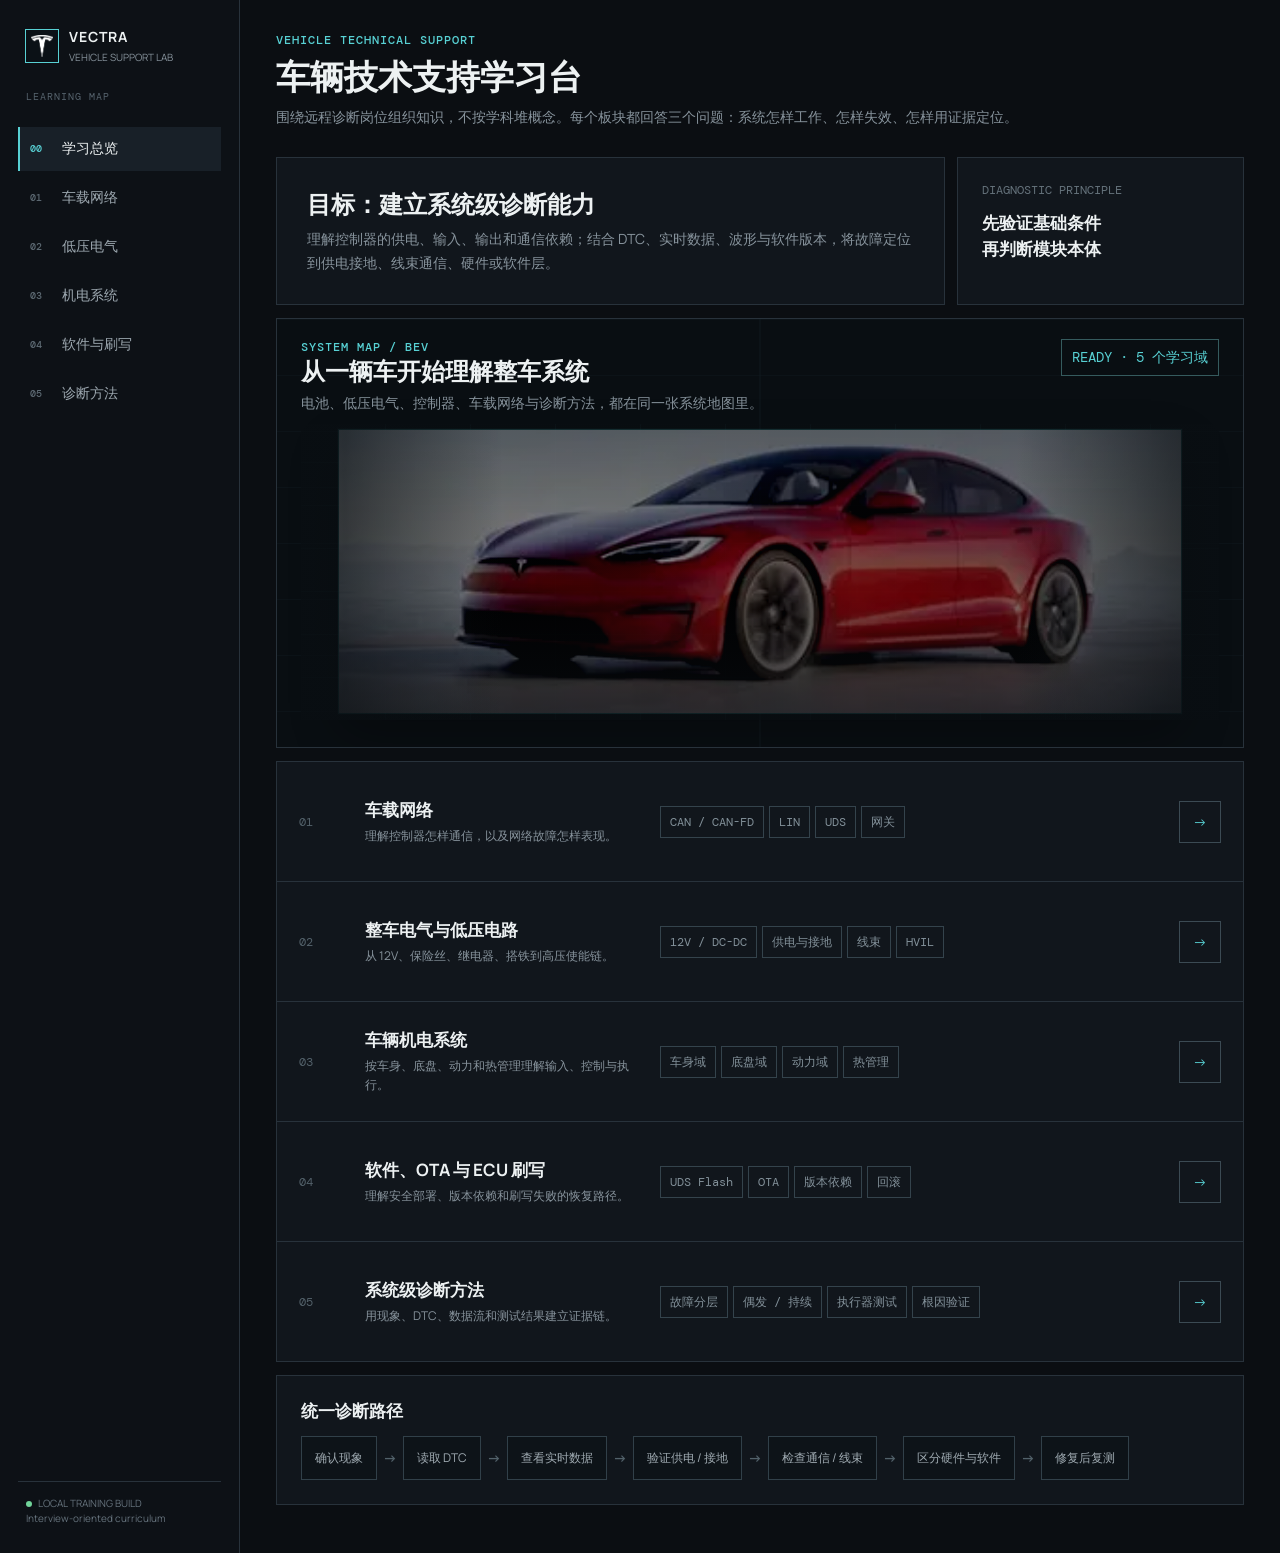
==== index.html @ 34c3a22f "docs: add vehicle technology learning lab documentation" ====
<!doctype html>
<html lang="zh-CN">
  <head>
    <meta charset="UTF-8" />
    <meta name="viewport" content="width=device-width,initial-scale=1" />
    <title>VECTRA · 车辆技术支持学习台</title>
    <link rel="preconnect" href="https://fonts.googleapis.com" />
    <link rel="preconnect" href="https://fonts.gstatic.com" crossorigin />
    <link
      href="https://fonts.googleapis.com/css2?family=DM+Mono:wght@400;500&family=Manrope:wght@400;500;600;700;800&display=swap"
      rel="stylesheet"
    />
    <link rel="stylesheet" href="site.css" />
    <style>
      .intro {
        display: grid;
        grid-template-columns: 1.4fr 0.6fr;
        gap: 12px;
        margin-bottom: 13px;
      }
      .intro-main {
        padding: 22px;
      }
      .intro-main h2 {
        font-size: 19px;
        margin: 0 0 8px;
      }
      .intro-main p {
        color: var(--muted);
        font-size: 11px;
        line-height: 1.6;
        margin: 0;
      }
      .principle {
        padding: 18px;
      }
      .principle small {
        display: block;
        color: #65727b;
        font: 8px "DM Mono";
        margin-bottom: 12px;
      }
      .principle strong {
        display: block;
        font-size: 13px;
        line-height: 1.55;
      }
      .modules {
        border-top: 1px solid var(--line);
      }
      .module {
        display: grid;
        grid-template-columns: 48px minmax(190px, 0.72fr) 1.3fr auto;
        align-items: center;
        gap: 18px;
        padding: 18px 16px;
        border: 1px solid var(--line);
        border-top: 0;
        background: var(--panel);
      }
      .module:hover {
        background: #151c22;
      }
      .module .num {
        color: #53616a;
        font: 10px "DM Mono";
      }
      .module h2 {
        font-size: 14px;
        margin: 0 0 5px;
      }
      .module p {
        font-size: 10px;
        color: var(--muted);
        line-height: 1.5;
        margin: 0;
      }
      .topics {
        display: flex;
        flex-wrap: wrap;
        gap: 5px;
      }
      .module .open {
        width: 31px;
        height: 31px;
        border: 1px solid #3b4a53;
        display: grid;
        place-items: center;
        color: var(--cyan);
      }
      .coverage {
        margin-top: 13px;
        padding: 16px;
      }
      .coverage h2 {
        font-size: 12px;
        margin: 0 0 14px;
      }
      .coverage-flow {
        display: flex;
        align-items: center;
        gap: 6px;
        overflow: auto;
      }
      .coverage-flow span {
        white-space: nowrap;
        border: 1px solid #314049;
        background: #0d1318;
        padding: 8px 9px;
        color: #9faab1;
        font-size: 9px;
      }
      .coverage-flow b {
        color: #52616a;
      }
      .vehicle-overview {
        position: relative;
        min-height: 430px;
        margin-bottom: 13px;
        overflow: hidden;
        border: 1px solid var(--line);
        background: #090e12;
      }
      .vehicle-overview::before {
        position: absolute;
        inset: 0;
        background: linear-gradient(90deg, transparent 49.9%, #1b272d 50%, transparent 50.1%), linear-gradient(#111b20 1px, transparent 1px);
        background-size: 100% 100%, 100% 56px;
        opacity: 0.45;
        content: "";
      }
      .vehicle-overview-head {
        position: relative;
        z-index: 1;
        display: flex;
        align-items: flex-start;
        justify-content: space-between;
        gap: 16px;
        padding: 20px 24px 0;
      }
      .vehicle-overview-head h2 {
        margin: 0 0 5px;
        font-size: 24px;
      }
      .vehicle-overview-head p {
        max-width: 620px;
        margin: 0;
        color: var(--muted);
        font-size: 14px;
      }
      .vehicle-overview-status {
        border: 1px solid #355b5e;
        padding: 8px 10px;
        color: var(--cyan);
        font: 12px "DM Mono";
        white-space: nowrap;
      }
      .vehicle-visual {
        position: relative;
        z-index: 1;
        display: grid;
        place-items: center;
        min-height: 330px;
        padding: 10px 24px 24px;
      }
      .vehicle-visual::before {
        position: absolute;
        inset: 10px 24px 24px;
        background: repeating-linear-gradient(90deg, transparent 0, transparent 84px, rgba(88, 209, 212, 0.08) 85px), repeating-linear-gradient(0deg, transparent 0, transparent 42px, rgba(88, 209, 212, 0.07) 43px);
        pointer-events: none;
        content: "";
      }
      .vehicle-visual::after {
        position: absolute;
        inset: 10px 24px 24px;
        background: linear-gradient(90deg, rgba(9, 14, 18, 0.72), transparent 22%, transparent 78%, rgba(9, 14, 18, 0.76)), linear-gradient(0deg, rgba(9, 14, 18, 0.58), transparent 42%, rgba(9, 14, 18, 0.24));
        pointer-events: none;
        content: "";
      }
      .vehicle-visual svg {
        display: none;
        width: min(760px, 72%);
        height: auto;
        overflow: visible;
      }
      .vehicle-photo {
        display: block;
        width: min(920px, 92%);
        height: 285px;
        object-fit: cover;
        object-position: center 58%;
        filter: brightness(0.58) saturate(0.86) contrast(1.2);
        opacity: 0.88;
        border: 1px solid rgba(88, 209, 212, 0.45);
        box-shadow: 0 0 0 1px rgba(88, 209, 212, 0.08), 0 20px 48px rgba(0, 0, 0, 0.36);
      }
      .vehicle-visual .car-shell { fill: #121c22; stroke: #58d1d4; stroke-width: 2; }
      .vehicle-visual .car-window { fill: #1c3036; stroke: #71868c; stroke-width: 1.5; }
      .vehicle-visual .car-wheel { fill: #090e12; stroke: #edf1f2; stroke-width: 2; }
      .vehicle-visual .car-hub { fill: #58d1d4; }
      .vehicle-visual .car-line { fill: none; stroke: #87969c; stroke-width: 1.4; stroke-dasharray: 5 5; }
      .vehicle-visual .car-label { fill: #edf1f2; font: 500 14px Manrope, "Microsoft YaHei", sans-serif; }
      .vehicle-visual .car-label-sub { fill: #87969c; font: 11px "DM Mono", monospace; }
      .vehicle-visual .car-badge { fill: #58d1d4; font: 500 11px "DM Mono", monospace; }
      @media (max-width: 760px) {
        .intro {
          grid-template-columns: 1fr;
        }
        .module {
          grid-template-columns: 32px 1fr auto;
        }
        .module .topics {
          grid-column: 2/-1;
        }
        .module .open {
          grid-column: 3;
          grid-row: 1;
        }
        .module p {
          display: none;
        }
        .vehicle-overview {
          min-height: 390px;
        }
        .vehicle-overview-head {
          display: block;
          padding: 18px 16px 0;
        }
        .vehicle-overview-status {
          display: inline-block;
          margin-top: 12px;
        }
        .vehicle-visual {
          min-height: 340px;
          padding: 0 6px 18px;
        }
        .vehicle-visual svg {
          width: 145%;
          max-width: none;
        }
        .vehicle-photo {
          width: 112%;
          height: 245px;
          object-position: center 58%;
        }
      }
    </style>
    <link rel="stylesheet" href="readable.css" />
  </head>
  <body class="home-page">
    <div class="shell">
      <aside class="side">
        <div class="brand">
          <div class="brand-mark"><img src="assets/tesla-logo-mark.png" alt="Tesla" /></div>
          <div><strong>VECTRA</strong><small>VEHICLE SUPPORT LAB</small></div>
        </div>
        <div class="side-label">LEARNING MAP</div>
        <nav class="nav">
          <a class="active" href="index.html"><b>00</b><span>学习总览</span></a
          ><a href="network.html"><b>01</b><span>车载网络</span></a
          ><a href="circuits.html"><b>02</b><span>低压电气</span></a
          ><a href="systems.html"><b>03</b><span>机电系统</span></a
          ><a href="software.html"><b>04</b><span>软件与刷写</span></a
          ><a href="diagnosis.html"><b>05</b><span>诊断方法</span></a>
        </nav>
        <div class="side-foot">
          <i></i>LOCAL TRAINING BUILD<br />Interview-oriented curriculum
        </div>
      </aside>
      <main class="main">
        <header class="page-head">
          <div>
            <div class="eyebrow">VEHICLE TECHNICAL SUPPORT</div>
            <h1>车辆技术支持学习台</h1>
            <p>
              围绕远程诊断岗位组织知识，不按学科堆概念。每个板块都回答三个问题：系统怎样工作、怎样失效、怎样用证据定位。
            </p>
          </div>
        </header>
        <section class="intro">
          <div class="panel intro-main">
            <h2>目标：建立系统级诊断能力</h2>
            <p>
              理解控制器的供电、输入、输出和通信依赖；结合
              DTC、实时数据、波形与软件版本，将故障定位到供电接地、线束通信、硬件或软件层。
            </p>
          </div>
          <div class="panel principle">
            <small>DIAGNOSTIC PRINCIPLE</small
            ><strong>先验证基础条件<br />再判断模块本体</strong>
          </div>
        </section>
        <section class="vehicle-overview" aria-labelledby="vehicleOverviewTitle">
          <div class="vehicle-overview-head">
            <div>
              <div class="eyebrow">SYSTEM MAP / BEV</div>
              <h2 id="vehicleOverviewTitle">从一辆车开始理解整车系统</h2>
              <p>电池、低压电气、控制器、车载网络与诊断方法，都在同一张系统地图里。</p>
            </div>
            <span class="vehicle-overview-status">READY · 5 个学习域</span>
          </div>
          <div class="vehicle-visual">
            <img class="vehicle-photo" src="assets/tesla-model-3-reference.png" alt="Tesla Model 3 红色侧前方外观参考图" />
            <svg viewBox="0 0 900 320" role="img" aria-label="纯电动汽车系统总览：电池包、逆变器与电机、12V低压、CAN网关和诊断方法">
              <path class="car-line" d="M150 80 H55 V125 M750 80 H845 V125 M150 245 H55 V205 M750 245 H845 V205" />
              <path class="car-line" d="M390 58 V22 H300 M510 58 V22 H600" />
              <defs><linearGradient id="carPaint" x1="0" y1="0" x2="0" y2="1"><stop offset="0" stop-color="#31434b" /><stop offset="0.48" stop-color="#18262d" /><stop offset="1" stop-color="#0d171d" /></linearGradient><linearGradient id="glass" x1="0" y1="0" x2="0" y2="1"><stop offset="0" stop-color="#38545d" /><stop offset="1" stop-color="#15262d" /></linearGradient></defs>
              <path d="M193 208 L223 140 Q235 111 275 99 L355 74 Q382 66 420 66 H506 Q545 66 576 84 L661 104 Q699 113 718 146 L735 208 Q741 225 724 235 H190 Q177 225 193 208Z" fill="url(#carPaint)" stroke="#58d1d4" stroke-width="2" />
              <path d="M287 104 L359 82 Q383 75 414 75 H451 V133 H264 Q271 114 287 104Z" fill="url(#glass)" stroke="#8ea1a7" stroke-width="1.5" />
              <path d="M463 75 H505 Q537 76 563 91 L627 108 Q647 114 660 133 H463Z" fill="url(#glass)" stroke="#8ea1a7" stroke-width="1.5" />
              <path d="M355 145 H547 Q560 145 560 158 V191 H342 V158 Q342 145 355 145Z" fill="#172931" stroke="#66848a" stroke-width="1.2" />
              <path d="M345 145 V191 M449 145 V191 M555 145 V191" fill="none" stroke="#5d737a" stroke-width="1" opacity=".8" />
              <path d="M211 185 Q226 174 245 175 H268" fill="none" stroke="#edf1f2" stroke-width="3" stroke-linecap="round" />
              <path d="M673 175 H706 Q724 175 734 184" fill="none" stroke="#ff9c5b" stroke-width="3" stroke-linecap="round" />
              <path d="M191 206 H238 M690 206 H737" stroke="#edf1f2" stroke-width="2" stroke-linecap="round" />
              <path d="M278 100 L265 87 M635 103 L650 90" stroke="#58d1d4" stroke-width="3" stroke-linecap="round" />
              <rect x="378" y="154" width="145" height="26" rx="3" fill="#1d383b" stroke="#58d1d4" />
              <text x="450" y="172" text-anchor="middle" class="car-badge">VECTRA BEV</text>
              <circle class="car-wheel" cx="273" cy="225" r="37" /><circle class="car-hub" cx="273" cy="225" r="10" />
              <circle class="car-wheel" cx="660" cy="225" r="37" /><circle class="car-hub" cx="660" cy="225" r="10" />
              <text x="22" y="75" class="car-label">电池包 / BMS</text><text x="22" y="94" class="car-label-sub">高压能量与安全边界</text>
              <text x="678" y="75" class="car-label">逆变器 / 驱动电机</text><text x="678" y="94" class="car-label-sub">动力执行与回收</text>
              <text x="22" y="202" class="car-label">12V 低压电路</text><text x="22" y="221" class="car-label-sub">保险丝 · 继电器 · ECU</text>
              <text x="665" y="202" class="car-label">CAN / 网关</text><text x="665" y="221" class="car-label-sub">报文 · 仲裁 · 故障隔离</text>
              <text x="277" y="18" class="car-label">系统级诊断</text><text x="277" y="37" class="car-label-sub">现象 → 证据 → 根因</text>
              <text x="578" y="18" class="car-label">软件与 OTA</text><text x="578" y="37" class="car-label-sub">UDS · 版本 · 安全部署</text>
            </svg>
          </div>
        </section>
        <section class="modules">
          <a class="module" href="network.html"
            ><span class="num">01</span>
            <div>
              <h2>车载网络</h2>
              <p>理解控制器怎样通信，以及网络故障怎样表现。</p>
            </div>
            <div class="topics">
              <span class="tag">CAN / CAN-FD</span><span class="tag">LIN</span
              ><span class="tag">UDS</span><span class="tag">网关</span>
            </div>
            <span class="open">→</span></a
          ><a class="module" href="circuits.html"
            ><span class="num">02</span>
            <div>
              <h2>整车电气与低压电路</h2>
              <p>从 12V、保险丝、继电器、搭铁到高压使能链。</p>
            </div>
            <div class="topics">
              <span class="tag">12V / DC-DC</span
              ><span class="tag">供电与接地</span><span class="tag">线束</span
              ><span class="tag">HVIL</span>
            </div>
            <span class="open">→</span></a
          ><a class="module" href="systems.html"
            ><span class="num">03</span>
            <div>
              <h2>车辆机电系统</h2>
              <p>按车身、底盘、动力和热管理理解输入、控制与执行。</p>
            </div>
            <div class="topics">
              <span class="tag">车身域</span><span class="tag">底盘域</span
              ><span class="tag">动力域</span><span class="tag">热管理</span>
            </div>
            <span class="open">→</span></a
          ><a class="module" href="software.html"
            ><span class="num">04</span>
            <div>
              <h2>软件、OTA 与 ECU 刷写</h2>
              <p>理解安全部署、版本依赖和刷写失败的恢复路径。</p>
            </div>
            <div class="topics">
              <span class="tag">UDS Flash</span><span class="tag">OTA</span
              ><span class="tag">版本依赖</span><span class="tag">回滚</span>
            </div>
            <span class="open">→</span></a
          ><a class="module" href="diagnosis.html"
            ><span class="num">05</span>
            <div>
              <h2>系统级诊断方法</h2>
              <p>用现象、DTC、数据流和测试结果建立证据链。</p>
            </div>
            <div class="topics">
              <span class="tag">故障分层</span
              ><span class="tag">偶发 / 持续</span
              ><span class="tag">执行器测试</span
              ><span class="tag">根因验证</span>
            </div>
            <span class="open">→</span></a
          >
        </section>
        <section class="panel coverage">
          <h2>统一诊断路径</h2>
          <div class="coverage-flow">
            <span>确认现象</span><b>→</b><span>读取 DTC</span><b>→</b
            ><span>查看实时数据</span><b>→</b><span>验证供电 / 接地</span
            ><b>→</b><span>检查通信 / 线束</span><b>→</b
            ><span>区分硬件与软件</span><b>→</b><span>修复后复测</span>
          </div>
        </section>
      </main>
    </div>
  </body>
</html>
---- site.css ----
:root{--bg:#0b0e12;--panel:#11161c;--line:#28323b;--text:#edf1f2;--muted:#87939c;--cyan:#58d1d4;--orange:#ff9c5b;--red:#ff6969;--green:#71d49a;--yellow:#e6c06b}*{box-sizing:border-box}html{scroll-behavior:smooth}body{margin:0;background:var(--bg);color:var(--text);font:14px Manrope,"Microsoft YaHei",sans-serif;letter-spacing:0}a{color:inherit;text-decoration:none}button,input{font:inherit}.shell{min-height:100vh;display:grid;grid-template-columns:226px 1fr}.side{border-right:1px solid var(--line);background:#0d1116;padding:24px 17px;display:flex;flex-direction:column;gap:25px}.brand{display:flex;align-items:center;gap:10px;padding:0 7px}.brand-mark{width:28px;height:28px;border:1px solid var(--cyan);display:grid;place-items:center;color:var(--cyan);font:500 12px "DM Mono",monospace}.brand strong{font-size:13px;letter-spacing:1px}.brand small{display:block;color:var(--muted);font-size:9px;margin-top:2px}.side-label{color:#57646e;font:9px "DM Mono",monospace;letter-spacing:1.4px;padding:0 8px}.nav{display:grid;gap:4px}.nav a{padding:10px 9px;color:#9da8b0;display:flex;align-items:center;gap:10px;border-left:2px solid transparent;font-size:11px}.nav a:hover,.nav a.active{background:#182028;color:var(--text);border-left-color:var(--cyan)}.nav b{font:500 9px "DM Mono",monospace;color:#5d6a73;width:18px}.nav a.active b{color:var(--cyan)}.side-foot{margin-top:auto;border-top:1px solid var(--line);padding:14px 8px 0;color:#66737d;font-size:9px;line-height:1.55}.side-foot i{display:inline-block;width:6px;height:6px;background:var(--green);border-radius:50%;margin-right:6px}.main{padding:28px 32px 40px;max-width:1440px;width:100%;margin:auto}.page-head{display:flex;align-items:flex-start;justify-content:space-between;gap:24px;margin-bottom:26px}.eyebrow{color:var(--cyan);font:500 10px "DM Mono",monospace;letter-spacing:1.1px}.page-head h1{font-size:28px;margin:7px 0 6px}.page-head p{margin:0;color:var(--muted);font-size:12px;line-height:1.55;max-width:690px}.back{border:1px solid var(--line);padding:8px 10px;color:#a3adb4;font-size:10px;white-space:nowrap}.back:hover{border-color:#49656e;color:var(--text)}.panel{border:1px solid var(--line);background:var(--panel)}.panel-head{min-height:48px;padding:13px 16px;border-bottom:1px solid var(--line);display:flex;align-items:center;justify-content:space-between;gap:12px}.panel-head h2{font-size:12px;margin:0}.panel-head small{font:9px "DM Mono",monospace;color:#64717b}.action{border:1px solid #3b6265;background:#183033;color:#d6ffff;padding:8px 10px;font-size:10px;cursor:pointer}.action.secondary{border-color:var(--line);background:#0d1318;color:#a7b1b8}.action:hover{border-color:var(--cyan)}.tag{display:inline-block;border:1px solid #34434c;color:#829099;padding:4px 6px;font:8px "DM Mono",monospace}.status{font:9px "DM Mono",monospace;color:var(--green)}.mono{font-family:"DM Mono",monospace}.flow-line{display:flex;align-items:center;gap:8px;overflow:auto}.flow-node{min-width:125px;border:1px solid #33414a;background:#0d1419;padding:11px}.flow-node strong{display:block;font-size:11px}.flow-node small{display:block;color:var(--muted);font-size:9px;margin-top:4px;line-height:1.4}.flow-arrow{color:#52616b}.notice{border-left:2px solid var(--yellow);background:#15130e;padding:10px 12px;color:#abb5bb;font-size:10px;line-height:1.55}.tabs{display:flex;gap:4px}.tabs button{border:1px solid var(--line);background:#0d1318;color:var(--muted);padding:7px 9px;font-size:9px;cursor:pointer}.tabs button.active{border-color:#48777a;background:#1a3336;color:#d8ffff}.data-table{width:100%;border-collapse:collapse;font-size:10px}.data-table th{text-align:left;color:#66737d;font:8px "DM Mono",monospace;padding:9px;border-bottom:1px solid var(--line)}.data-table td{padding:10px 9px;border-bottom:1px solid #202931;color:#b7c0c6}.data-table td:first-child{color:var(--cyan);font-family:"DM Mono",monospace}@media(max-width:900px){.shell{grid-template-columns:66px 1fr}.side{padding:20px 9px}.brand>div:last-child,.side-label,.nav span,.side-foot{display:none}.brand{padding:0;justify-content:center}.nav a{justify-content:center;padding:10px 0;border-left:0;border-bottom:2px solid transparent}.nav a.active{border-bottom-color:var(--cyan)}.nav b{width:auto}.main{padding:23px 18px 34px}}@media(max-width:620px){.shell{display:block}.side{position:sticky;top:0;z-index:10;height:auto;display:flex;flex-direction:row;align-items:center;padding:9px 12px;border-right:0;border-bottom:1px solid var(--line);gap:8px}.brand{margin-right:auto}.nav{display:flex}.nav a{padding:8px}.main{padding:20px 13px 30px}.page-head{display:block}.page-head .back{display:inline-block;margin-top:14px}.page-head h1{font-size:23px}.flow-line{align-items:stretch}.flow-node{min-width:140px}}
---- readable.css ----
/* Unified interface standard
   Type: 34 / 24 / 17 / 14 / 12 / 10
   Controls: 42px minimum height
   Panels: 60px headers, 20-24px content padding */

:root {
  --ui-page: 34px;
  --ui-section: 24px;
  --ui-panel: 17px;
  --ui-body: 14px;
  --ui-meta: 12px;
  --ui-micro: 10px;
  --ui-control: 42px;
  --ui-panel-head: 60px;
  --ui-pad: 22px;
  --ui-gap: 16px;
}

/* Shared Tesla mark treatment across every page. */
.brand-mark {
  display: grid;
  place-items: center;
  width: 34px;
  height: 34px;
  border: 1px solid var(--cyan);
  overflow: hidden;
  background: #0b1116;
  flex: 0 0 34px;
}
.brand-mark img {
  display: block;
  width: 22px;
  height: 25px;
  object-fit: contain;
  filter: brightness(1.7) contrast(1.15);
}
@media (max-width: 900px) {
  .brand-mark { width: 32px; height: 32px; flex-basis: 32px; }
  .brand-mark img { width: 20px; height: 23px; }
}

body {
  font-size: var(--ui-body) !important;
  line-height: 1.6;
}

body * {
  font-size: inherit !important;
}

h2 {
  font-size: var(--ui-section) !important;
  line-height: 1.3;
}

h3 {
  font-size: var(--ui-panel) !important;
  line-height: 1.4;
}

.main,
main {
  width: 100%;
  max-width: 1560px !important;
  padding: 32px 36px 48px !important;
}

.page-head,
.topbar {
  gap: 24px;
  margin-bottom: 28px !important;
}

.page-head h1,
.topbar h1,
.can-page .topbar h1 {
  margin: 8px 0 8px !important;
  font-size: var(--ui-page) !important;
  line-height: 1.2;
  letter-spacing: 0 !important;
}

.page-head p,
.topbar p,
.topbar .lede {
  max-width: 760px;
  margin: 0;
  color: var(--muted);
  font-size: var(--ui-body) !important;
  line-height: 1.7 !important;
}

.eyebrow {
  font-size: var(--ui-meta) !important;
  letter-spacing: 1px !important;
}

/* Shared navigation */
.shell {
  grid-template-columns: 240px minmax(0, 1fr);
}

.side,
.sidebar {
  padding: 26px 18px !important;
  gap: 24px !important;
}

.brand strong {
  font-size: var(--ui-body) !important;
  letter-spacing: 1px !important;
}

.brand small,
.brand span,
.side-foot,
.sidebar-foot {
  font-size: var(--ui-micro) !important;
  line-height: 1.55 !important;
}

.side-label,
.nav-label,
.sidebar > .label {
  font-size: var(--ui-micro) !important;
  letter-spacing: 1px !important;
}

.nav,
.can-site-nav,
.global-nav {
  gap: 5px !important;
}

.nav a,
.can-site-nav a,
.global-nav a,
nav button {
  min-height: 44px;
  padding: 11px 10px !important;
  font-size: var(--ui-body) !important;
  line-height: 1.35;
}

.nav b,
.can-site-nav b,
.global-nav b {
  width: 22px !important;
  font-size: var(--ui-micro) !important;
}

/* Shared panels and controls */
.panel {
  border-color: var(--line);
}

.panel-head {
  min-height: var(--ui-panel-head) !important;
  padding: 16px 20px !important;
  gap: 14px !important;
}

.panel-head h2 {
  margin: 0;
  font-size: var(--ui-panel) !important;
  line-height: 1.35;
}

.panel-head small {
  font-size: var(--ui-meta) !important;
  line-height: 1.4;
}

.action,
.back,
.controls button,
.faults button,
.tabs button,
.segmented button,
.domain-controls button,
.scenario-switch button,
.scenario-tabs button,
.flash-controls button,
.lab-controls button,
.id-tools button,
.start-arb,
.transport button {
  min-height: var(--ui-control) !important;
  padding: 10px 13px !important;
  font-size: var(--ui-meta) !important;
  line-height: 1.35;
}

.icon-btn,
.module .open {
  width: var(--ui-control) !important;
  height: var(--ui-control) !important;
}

.tag,
.chip,
.status,
.live,
.pill,
.domain-tag,
.priority-mark,
.lab-badge,
.truth-badge {
  font-size: var(--ui-meta) !important;
  line-height: 1.35;
}

.tag,
.chip,
.lab-badge,
.truth-badge {
  padding: 7px 9px !important;
}

.notice,
.caption,
.arch-note,
.technical-correction,
.scenario-callout,
.service-explain,
.flash-caption,
.architecture-note {
  font-size: var(--ui-meta) !important;
  line-height: 1.65 !important;
}

.data-table,
table {
  font-size: var(--ui-meta) !important;
}

.data-table th,
table th {
  padding: 12px 11px !important;
  font-size: var(--ui-micro) !important;
}

.data-table td,
table td {
  padding: 13px 11px !important;
}

/* Home */
.home-page .intro-main {
  padding: 30px !important;
}

.home-page .intro-main h2 {
  font-size: var(--ui-section) !important;
}

.home-page .intro-main p {
  font-size: var(--ui-body) !important;
  line-height: 1.7 !important;
}

.home-page .principle {
  padding: 24px !important;
}

.home-page .principle small {
  font-size: var(--ui-meta) !important;
}

.home-page .principle strong {
  font-size: var(--ui-panel) !important;
}

.home-page .module {
  min-height: 120px;
  padding: 24px 22px !important;
}

.home-page .module h2 {
  font-size: var(--ui-panel) !important;
}

.home-page .module p {
  font-size: var(--ui-meta) !important;
  line-height: 1.6 !important;
}

.home-page .module .num,
.home-page .coverage-flow span {
  font-size: var(--ui-meta) !important;
}

.home-page .coverage {
  padding: 24px !important;
}

.home-page .coverage h2 {
  font-size: var(--ui-panel) !important;
}

.home-page .coverage-flow span {
  padding: 11px 13px !important;
}

.can-entry {
  display: grid;
  grid-template-columns: minmax(0, 1.3fr) minmax(320px, 0.7fr);
  margin-bottom: var(--ui-gap);
  overflow: hidden;
}

.can-entry-main,
.can-entry-visual {
  padding: 30px !important;
}

.can-entry-main h2 {
  margin: 10px 0;
  font-size: var(--ui-section) !important;
}

.can-entry-main p {
  max-width: 760px;
  margin: 0 0 18px;
  color: var(--muted);
  font-size: var(--ui-body) !important;
  line-height: 1.7;
}

.can-entry-visual {
  display: flex;
  flex-direction: column;
  justify-content: center;
  border-left: 1px solid var(--line);
  background: #090e12;
}

.can-wire {
  position: relative;
  height: 115px;
}

.can-wire::before,
.can-wire::after {
  position: absolute;
  right: 0;
  left: 0;
  height: 3px;
  content: "";
}

.can-wire::before { top: 30px; background: var(--cyan); }
.can-wire::after { top: 76px; background: var(--orange); }
.can-wire span { position: absolute; font: var(--ui-meta) "DM Mono"; }
.can-wire .h { top: 4px; color: var(--cyan); }
.can-wire .l { top: 86px; color: var(--orange); }
.can-wire i { position: absolute; top: 26px; width: 11px; height: 11px; border: 2px solid var(--cyan); background: #090e12; }
.can-wire i:nth-of-type(1) { left: 18%; }
.can-wire i:nth-of-type(2) { left: 49%; }
.can-wire i:nth-of-type(3) { left: 80%; }
.can-entry-visual strong { font-size: var(--ui-panel) !important; }
.can-entry-visual small { margin-top: 7px; color: var(--muted); font-size: var(--ui-meta) !important; }

/* Network and UDS */
.network-page .grid { grid-template-columns: 1fr; }
.network-page .grid > section:nth-child(2) { display: none; }
.network-actions { padding: 18px 20px !important; }
.network-actions p { font-size: var(--ui-body) !important; }
.network-map { height: 430px !important; }
.lin-stage { height: 400px !important; }
.domain-tabs button { min-height: 76px !important; padding: 16px !important; }
.domain-tabs b { font-size: var(--ui-panel) !important; }
.domain-tabs small { font-size: var(--ui-meta) !important; }
.fault-bar { padding: 17px 20px !important; }
.fault-bar > span { font-size: var(--ui-body) !important; }
.result > div { padding: 20px !important; }
.result small { font-size: var(--ui-meta) !important; }
.result strong { font-size: var(--ui-panel) !important; }

.uds-lab { margin-top: var(--ui-gap); }
.uds-layer-intro { display: grid; grid-template-columns: 1fr 62px 1fr; align-items: stretch; padding: 24px; }
.layer-card { padding: 20px; border: 1px solid #314049; background: #0d1419; }
.layer-card small { display: block; color: var(--cyan); font: var(--ui-meta) "DM Mono"; }
.layer-card h3 { margin: 9px 0 7px; font-size: var(--ui-panel) !important; }
.layer-card p { margin: 0; color: var(--muted); font-size: var(--ui-body) !important; line-height: 1.65; }
.layer-arrow { display: grid; place-items: center; color: #5d6b74; font-size: var(--ui-section); }
.diagnostic-frame { margin: 0 24px 24px; padding: 20px; border: 1px solid #2d3941; background: #090e12; }
.diagnostic-frame h3 { margin: 0 0 15px; font-size: var(--ui-panel) !important; }
.frame-parts { display: grid; grid-template-columns: 170px 95px repeat(3, minmax(90px, 1fr)); gap: 7px; }
.frame-part { min-height: 94px; padding: 13px; border: 1px solid #334149; background: #111920; }
.frame-part small { display: block; color: #697780; font: var(--ui-micro) "DM Mono"; }
.frame-part strong { display: block; margin: 10px 0 4px; font: 500 var(--ui-panel) "DM Mono"; }
.frame-part span { color: var(--muted); font-size: var(--ui-meta) !important; line-height: 1.45; }
.frame-part.can-id { border-color: #4b777a; background: #172b2e; }
.frame-part.service { border-color: #b77a44; background: #2a2018; }
.frame-brace { display: grid; grid-template-columns: 170px 1fr; gap: 7px; margin-top: 8px; }
.frame-brace div { padding: 8px 10px; border-top: 2px solid; text-align: center; font-size: var(--ui-meta) !important; }
.frame-brace .can { border-color: var(--cyan); color: var(--cyan); }
.frame-brace .uds { border-color: var(--orange); color: var(--orange); }
.envelope-note { display: grid; grid-template-columns: 1fr 1fr; gap: 8px; margin-top: 15px; }
.envelope-note div { padding: 10px 12px; border-left: 2px solid; color: #b4bdc2; font-size: var(--ui-body) !important; line-height: 1.55; }
.envelope-note .address { border-color: var(--cyan); }
.envelope-note .business { border-color: var(--orange); }
.uds-detail-grid { display: grid; grid-template-columns: 0.8fr 1.2fr; border-top: 1px solid var(--line); }
.uds-services, .flash-demo { padding: var(--ui-pad); }
.uds-services { border-right: 1px solid var(--line); }
.uds-services h3, .flash-demo h3 { margin: 0 0 14px; font-size: var(--ui-panel) !important; }
.service-list { display: grid; grid-template-columns: 1fr 1fr; gap: 8px; }
.service-item { min-height: 74px; padding: 13px; border: 1px solid #2d3941; background: #0d1318; color: var(--text); text-align: left; cursor: pointer; }
.service-item:hover, .service-item.active { border-color: #47777a; background: #183034; }
.service-item code { display: block; color: var(--cyan); font: var(--ui-meta) "DM Mono"; }
.service-item strong { display: block; margin-top: 7px; font-size: var(--ui-body) !important; }
.flash-track { display: grid; grid-template-columns: repeat(7, 1fr); gap: 6px; }
.flash-step { min-height: 118px; padding: 12px; border: 1px solid #2d3941; background: #0d1318; opacity: 0.45; }
.flash-step.active, .flash-step.done { opacity: 1; }
.flash-step.active { border-color: var(--cyan); background: #173034; }
.flash-step.done { border-color: #365447; }
.flash-step b { color: var(--cyan); font: var(--ui-meta) "DM Mono"; }
.flash-step strong { display: block; margin: 10px 0 5px; font-size: var(--ui-meta) !important; }
.flash-step span { color: var(--muted); font-size: var(--ui-micro) !important; line-height: 1.45; }

/* CAN laboratory */
.can-page .metrics,
.can-page .workspace,
.can-page .bottom-grid,
.can-page #canQuick { display: none; }
.can-page .story-lab { margin-top: 0; }
.can-page .can-site-nav { display: grid; gap: 5px; }
.can-page .can-site-nav a { display: flex; align-items: center; gap: 10px; border-left: 2px solid transparent; color: #9da8b0; }
.can-page .can-site-nav a:hover,
.can-page .can-site-nav a.active { border-left-color: var(--cyan); background: #182028; color: var(--text); }
.can-page .can-site-nav a.active b { color: var(--cyan); }
.can-page .story-head,
.can-page .academy-head,
.can-page .frame-head { padding: 22px 24px !important; }
.can-page .story-head h2,
.can-page .academy-head h2,
.can-page .frame-head h2 { font-size: var(--ui-section) !important; }
.can-page .story-head p,
.can-page .academy-head p,
.can-page .frame-head p { font-size: var(--ui-body) !important; line-height: 1.65 !important; }
.can-page .story-module,
.can-page .academy-block { padding: 24px !important; }
.can-page .story-title h3,
.can-page .block-title h3 { font-size: var(--ui-panel) !important; }
.can-page .story-title small,
.can-page .block-title p { font-size: var(--ui-meta) !important; line-height: 1.5 !important; }
.can-page .story-stage { height: 450px !important; }
.can-page .network-stage { height: 400px !important; }
.can-page .caption-main { font-size: var(--ui-body) !important; }
.can-page .caption-main b { font-size: var(--ui-micro) !important; }
.can-page .caption-data span { padding: 8px 10px !important; font-size: var(--ui-meta) !important; }
.can-page .number-strip small { font-size: var(--ui-micro) !important; }
.can-page .number-strip strong,
.can-page .binary-bits span { font-size: var(--ui-body) !important; }
.can-page .binary-bits span { height: 36px !important; }
.can-page .bit-indices span,
.can-page .bit-scale span,
.can-page .bit-row label,
.can-page .priority-row label,
.can-page .full-field em,
.can-page .frame-sequence,
.can-page .frame-flow,
.can-page .frame-flow span,
.can-page .frame-inspector .field-type,
.can-page .binary-range,
.can-page .binary-range span { font-size: var(--ui-micro) !important; }
.can-page .bit,
.can-page .priority-bit,
.can-page .frame-field strong,
.can-page .frame-field small { font-size: var(--ui-micro) !important; }
.can-page .frame-note,
.can-page .priority-caption,
.can-page .scenario-callout,
.can-page .technical-correction,
.can-page .stuffing-note { font-size: var(--ui-meta) !important; line-height: 1.6 !important; }
.can-page .can-matrix { font-size: var(--ui-meta) !important; }
.can-page .can-matrix th { padding: 12px 10px !important; font-size: var(--ui-micro) !important; }
.can-page .can-matrix td { padding: 13px 10px !important; }
.can-page .matrix-note { font-size: var(--ui-meta) !important; line-height: 1.6 !important; }
.can-page .full-field { height: 98px !important; padding: 12px 9px !important; }
.can-page .full-field strong { font-size: var(--ui-meta) !important; }
.can-page .full-field small { font-size: var(--ui-micro) !important; }
.can-page .frame-viewer,
.can-page .frame-inspector { padding: 24px !important; }
.can-page .frame-inspector h3 { font-size: var(--ui-section) !important; }
.can-page .frame-inspector p,
.can-page .field-facts div { font-size: var(--ui-meta) !important; line-height: 1.6 !important; }

/* Circuit pages */
.circuits-page .topbar h1 { font-size: var(--ui-page) !important; }
.circuits-page .system-card h3,
.circuits-page .detail h2,
.circuits-page .detail h3 { font-size: var(--ui-panel) !important; }
.circuits-page .system-card p,
.circuits-page .detail .desc,
.circuits-page .detail-section,
.circuits-page .io-list div,
.circuits-page .diagnosis,
.circuits-page .steps div,
.circuits-page .arch-note { font-size: var(--ui-meta) !important; line-height: 1.65 !important; }
.circuits-page .component strong { font-size: var(--ui-body) !important; }
.circuits-page .component small,
.circuits-page .component .tag,
.circuits-page .schematic-label,
.circuits-page .detail-type { font-size: var(--ui-micro) !important; }
.circuits-page .part-nav button { min-height: 50px !important; font-size: var(--ui-meta) !important; }

/* Systems */
.system-directory .system-nav { grid-template-columns: repeat(4, minmax(180px, 1fr)) !important; gap: 9px !important; }
.system-directory .system-nav button { min-height: 76px !important; }
.system-directory .system-nav button > span,
.system-directory .system-nav small { display: block !important; }
.system-directory .nav-icon { width: 36px !important; height: 36px !important; }
.systems-page .system-stage { height: 560px !important; }
.systems-page .logic-body { padding: var(--ui-pad) !important; }
.systems-page .logic-step { min-height: 126px; padding: 17px !important; }
.systems-page .logic-step b { font-size: var(--ui-meta) !important; }
.systems-page .logic-step strong { font-size: var(--ui-panel) !important; }
.systems-page .logic-step span { font-size: var(--ui-meta) !important; line-height: 1.6 !important; }

/* Software */
.software-page .deploy-stage { height: 540px !important; }
.software-page .deploy-side,
.software-page .dependency-body { padding: var(--ui-pad) !important; }
.software-page .stage-name { font-size: var(--ui-section) !important; }
.software-page .stage-desc { font-size: var(--ui-body) !important; line-height: 1.7 !important; }
.software-page .prechecks { gap: 11px !important; }
.software-page .prechecks div,
.software-page .prechecks b { font-size: var(--ui-meta) !important; }
.software-page .failure { min-height: 156px; padding: 20px !important; }
.software-page .failure small { font-size: var(--ui-micro) !important; }
.software-page .failure h3 { font-size: var(--ui-panel) !important; }
.software-page .failure p { font-size: var(--ui-meta) !important; line-height: 1.65 !important; }
.software-page .version { min-width: 190px !important; min-height: 70px; padding: 16px !important; }
.software-page .version strong { font-size: var(--ui-body) !important; }
.software-page .version span { font-size: var(--ui-meta) !important; }

/* Diagnosis */
.diagnosis-page .case-tabs button { min-height: 90px !important; padding: 20px !important; }
.diagnosis-page .case-tabs b { font-size: var(--ui-panel) !important; }
.diagnosis-page .case-tabs small { font-size: var(--ui-meta) !important; line-height: 1.55 !important; }
.diagnosis-page .investigation,
.diagnosis-page .method-body { padding: 26px !important; }
.diagnosis-page .investigation .step-code { font-size: var(--ui-meta) !important; }
.diagnosis-page .investigation h2 { font-size: var(--ui-section) !important; }
.diagnosis-page .investigation p { font-size: var(--ui-body) !important; line-height: 1.7 !important; }
.diagnosis-page .evidence { gap: 12px !important; padding-top: 18px !important; }
.diagnosis-page .evidence div,
.diagnosis-page .evidence b { font-size: var(--ui-meta) !important; }
.diagnosis-page .conclusion { padding: 16px !important; }
.diagnosis-page .conclusion small { font-size: var(--ui-meta) !important; }
.diagnosis-page .conclusion strong { font-size: var(--ui-panel) !important; }
.diagnosis-page .method-flow { gap: 9px !important; }
.diagnosis-page .method-step { min-height: 132px !important; padding: 18px !important; }
.diagnosis-page .method-step b { font-size: var(--ui-meta) !important; }
.diagnosis-page .method-step strong { font-size: var(--ui-panel) !important; }
.diagnosis-page .method-step span { font-size: var(--ui-meta) !important; line-height: 1.6 !important; }
.diagnosis-page .dtc-strip { gap: 11px !important; margin-top: 18px !important; }
.diagnosis-page .dtc-state,
.diagnosis-page .gateway-point,
.diagnosis-page .architecture-node { padding: 20px !important; }
.diagnosis-page .dtc-state strong,
.diagnosis-page .gateway-point b,
.diagnosis-page .architecture-node strong { font-size: var(--ui-panel) !important; }
.diagnosis-page .dtc-state p,
.diagnosis-page .gateway-point p,
.diagnosis-page .architecture-node span { font-size: var(--ui-meta) !important; line-height: 1.65 !important; }
.diagnosis-page .domain-caption span { font-size: var(--ui-body) !important; }

@media (max-width: 900px) {
  .shell { grid-template-columns: 72px minmax(0, 1fr); }
  .main, main { padding: 28px 22px 40px !important; }
  .uds-layer-intro { grid-template-columns: 1fr; }
  .layer-arrow { height: 45px; transform: rotate(90deg); }
  .uds-detail-grid { grid-template-columns: 1fr; }
  .uds-services { border-right: 0; border-bottom: 1px solid var(--line); }
  .flash-track { grid-template-columns: repeat(4, 1fr); }
}

@media (max-width: 720px) {
  :root { --ui-page: 28px; }
  .shell { display: block; }
  .side,
  .sidebar { position: sticky; top: 0; z-index: 20; height: auto; padding: 10px 12px !important; flex-direction: row; align-items: center; border-right: 0; border-bottom: 1px solid var(--line); gap: 8px !important; }
  .brand { margin-right: auto; padding: 0 !important; }
  .brand > div:last-child,
  .side-label,
  .nav-label,
  .nav span,
  .global-nav span,
  .can-site-nav span,
  .side-foot,
  .sidebar-foot { display: none !important; }
  .nav,
  .global-nav,
  .can-page .can-site-nav { display: flex; margin-left: auto; gap: 2px !important; }
  .nav a,
  .global-nav a,
  .can-site-nav a { min-width: 38px; min-height: 40px; justify-content: center; padding: 8px !important; border-left: 0 !important; border-bottom: 2px solid transparent; }
  .nav a.active,
  .global-nav a.active,
  .can-site-nav a.active { border-bottom-color: var(--cyan) !important; }
  .nav b,
  .global-nav b,
  .can-site-nav b { width: auto !important; }
  .main, main { padding: 22px 14px 34px !important; }
  .page-head, .topbar { display: block; margin-bottom: 22px !important; }
  .page-head .back, .top-actions { display: inline-flex; margin-top: 15px; }
  .panel-head { min-height: 58px !important; padding: 14px 16px !important; }
  .can-entry { grid-template-columns: 1fr; }
  .can-entry-main, .can-entry-visual { padding: 22px !important; }
  .can-entry-visual { border-top: 1px solid var(--line); border-left: 0; }
  .network-map { height: 520px !important; }
  .lin-stage { height: 460px !important; }
  .uds-layer-intro { padding: 15px; }
  .diagnostic-frame { margin: 0 15px 15px; padding: 15px; }
  .frame-parts { grid-template-columns: 1fr 1fr; }
  .frame-part.can-id { grid-column: 1 / -1; }
  .frame-brace, .envelope-note { grid-template-columns: 1fr; }
  .service-list { grid-template-columns: 1fr; }
  .flash-track { grid-template-columns: 1fr 1fr; }
  .uds-services, .flash-demo { padding: 17px; }
  .can-page .story-head,
  .can-page .academy-head,
  .can-page .frame-head { align-items: flex-start; flex-direction: column; padding: 20px 16px !important; }
  .can-page .story-module,
  .can-page .academy-block { padding: 20px 16px !important; }
  .can-page .story-stage { height: 480px !important; }
  .can-page .network-stage { height: 440px !important; }
  .can-page .frame-viewer,
  .can-page .frame-inspector { padding: 17px !important; }
  .system-directory .system-nav { grid-template-columns: repeat(2, minmax(145px, 1fr)) !important; }
  .systems-page .system-stage { height: 670px !important; }
  .software-page .deploy-stage { height: 620px !important; }
  .diagnosis-page .investigation { padding: 20px !important; }
  .diagnosis-page .method-body { padding: 18px !important; }
  .diagnosis-page .method-flow { grid-template-columns: 1fr !important; }
  .diagnosis-page .method-step { min-height: 0 !important; }
}

@media (max-width: 430px) {
  .nav a,
  .global-nav a,
  .can-site-nav a { min-width: 34px; padding: 7px 6px !important; }
  .panel-head { align-items: flex-start; flex-direction: column; }
  .flash-track { grid-template-columns: 1fr; }
}
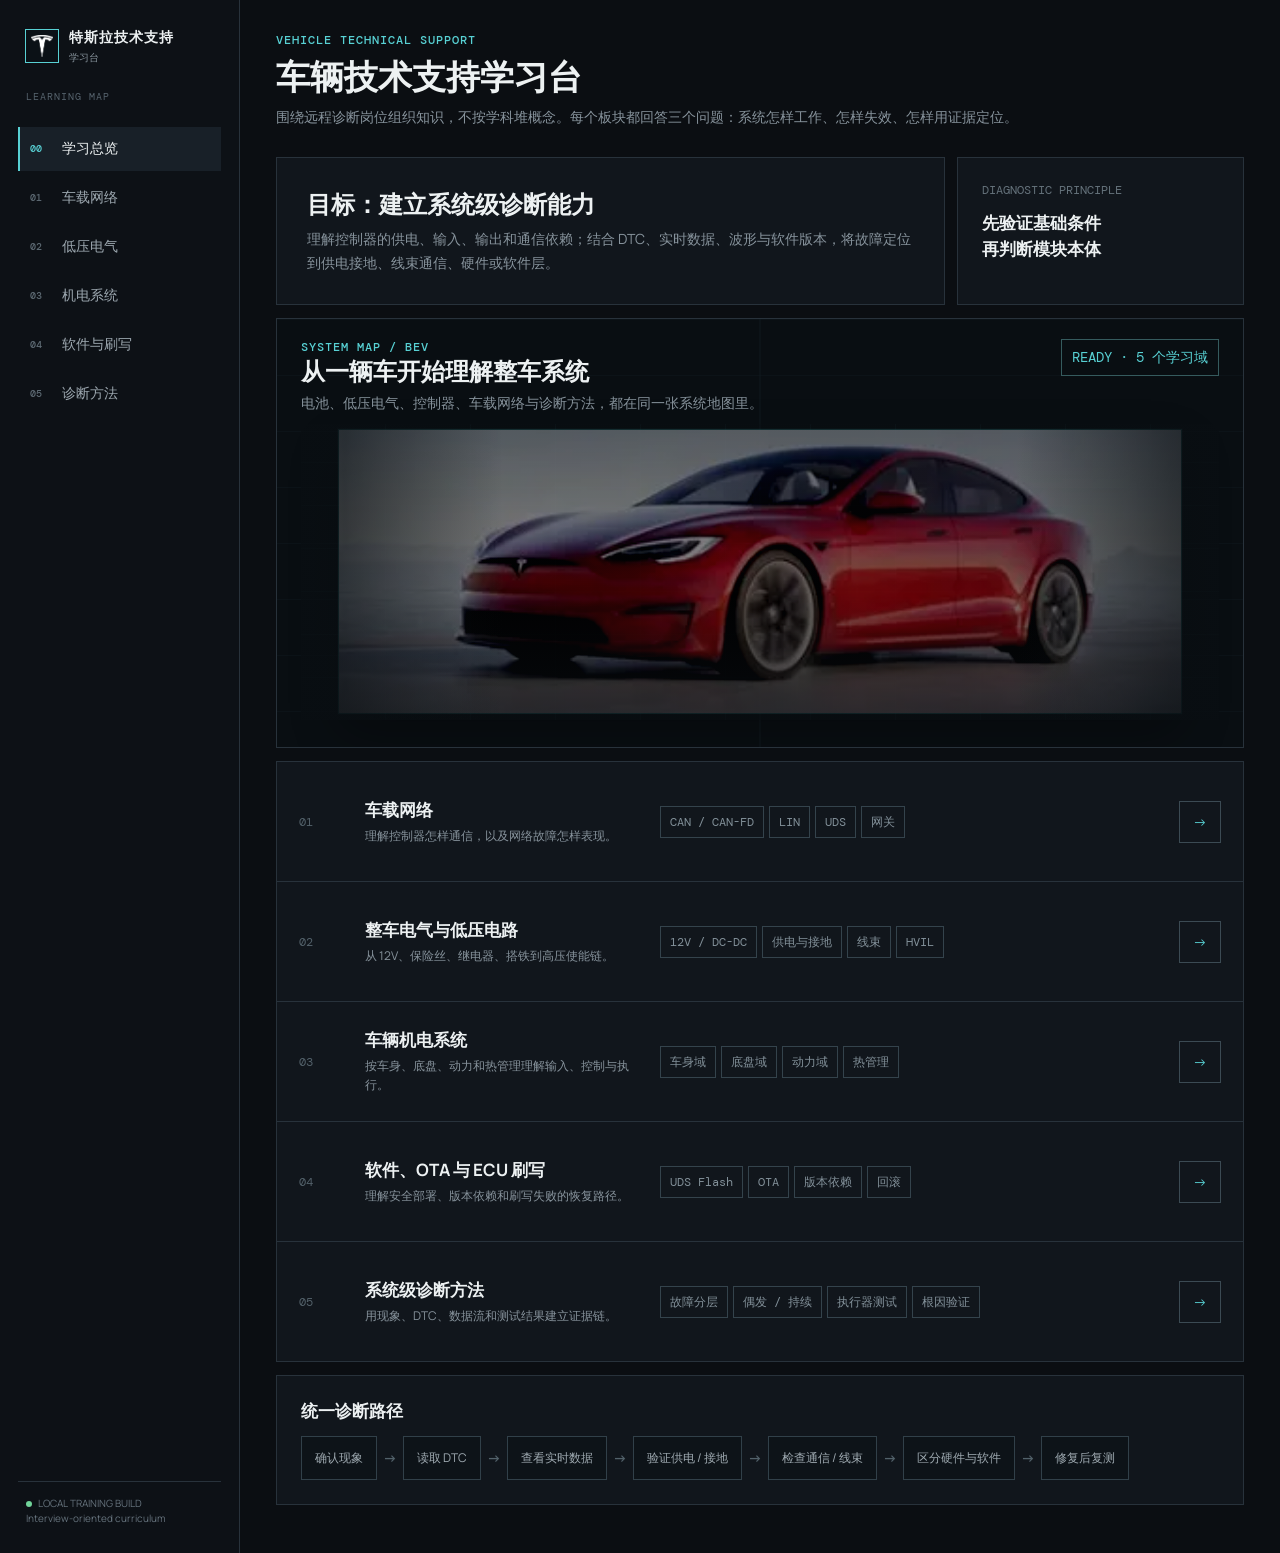
==== commit d39c9f2e: "rebrand: rename learning lab" ====
--- a/index.html
+++ b/index.html
@@ -3,7 +3,7 @@
   <head>
     <meta charset="UTF-8" />
     <meta name="viewport" content="width=device-width,initial-scale=1" />
-    <title>VECTRA · 车辆技术支持学习台</title>
+    <title>特斯拉技术支持学习台</title>
     <link rel="preconnect" href="https://fonts.googleapis.com" />
     <link rel="preconnect" href="https://fonts.gstatic.com" crossorigin />
     <link
@@ -252,7 +252,7 @@
       <aside class="side">
         <div class="brand">
           <div class="brand-mark"><img src="assets/tesla-logo-mark.png" alt="Tesla" /></div>
-          <div><strong>VECTRA</strong><small>VEHICLE SUPPORT LAB</small></div>
+          <div><strong>特斯拉技术支持</strong><small>学习台</small></div>
         </div>
         <div class="side-label">LEARNING MAP</div>
         <nav class="nav">
@@ -315,7 +315,7 @@
               <path d="M191 206 H238 M690 206 H737" stroke="#edf1f2" stroke-width="2" stroke-linecap="round" />
               <path d="M278 100 L265 87 M635 103 L650 90" stroke="#58d1d4" stroke-width="3" stroke-linecap="round" />
               <rect x="378" y="154" width="145" height="26" rx="3" fill="#1d383b" stroke="#58d1d4" />
-              <text x="450" y="172" text-anchor="middle" class="car-badge">VECTRA BEV</text>
+              <text x="450" y="172" text-anchor="middle" class="car-badge">TESLA BEV</text>
               <circle class="car-wheel" cx="273" cy="225" r="37" /><circle class="car-hub" cx="273" cy="225" r="10" />
               <circle class="car-wheel" cx="660" cy="225" r="37" /><circle class="car-hub" cx="660" cy="225" r="10" />
               <text x="22" y="75" class="car-label">电池包 / BMS</text><text x="22" y="94" class="car-label-sub">高压能量与安全边界</text>
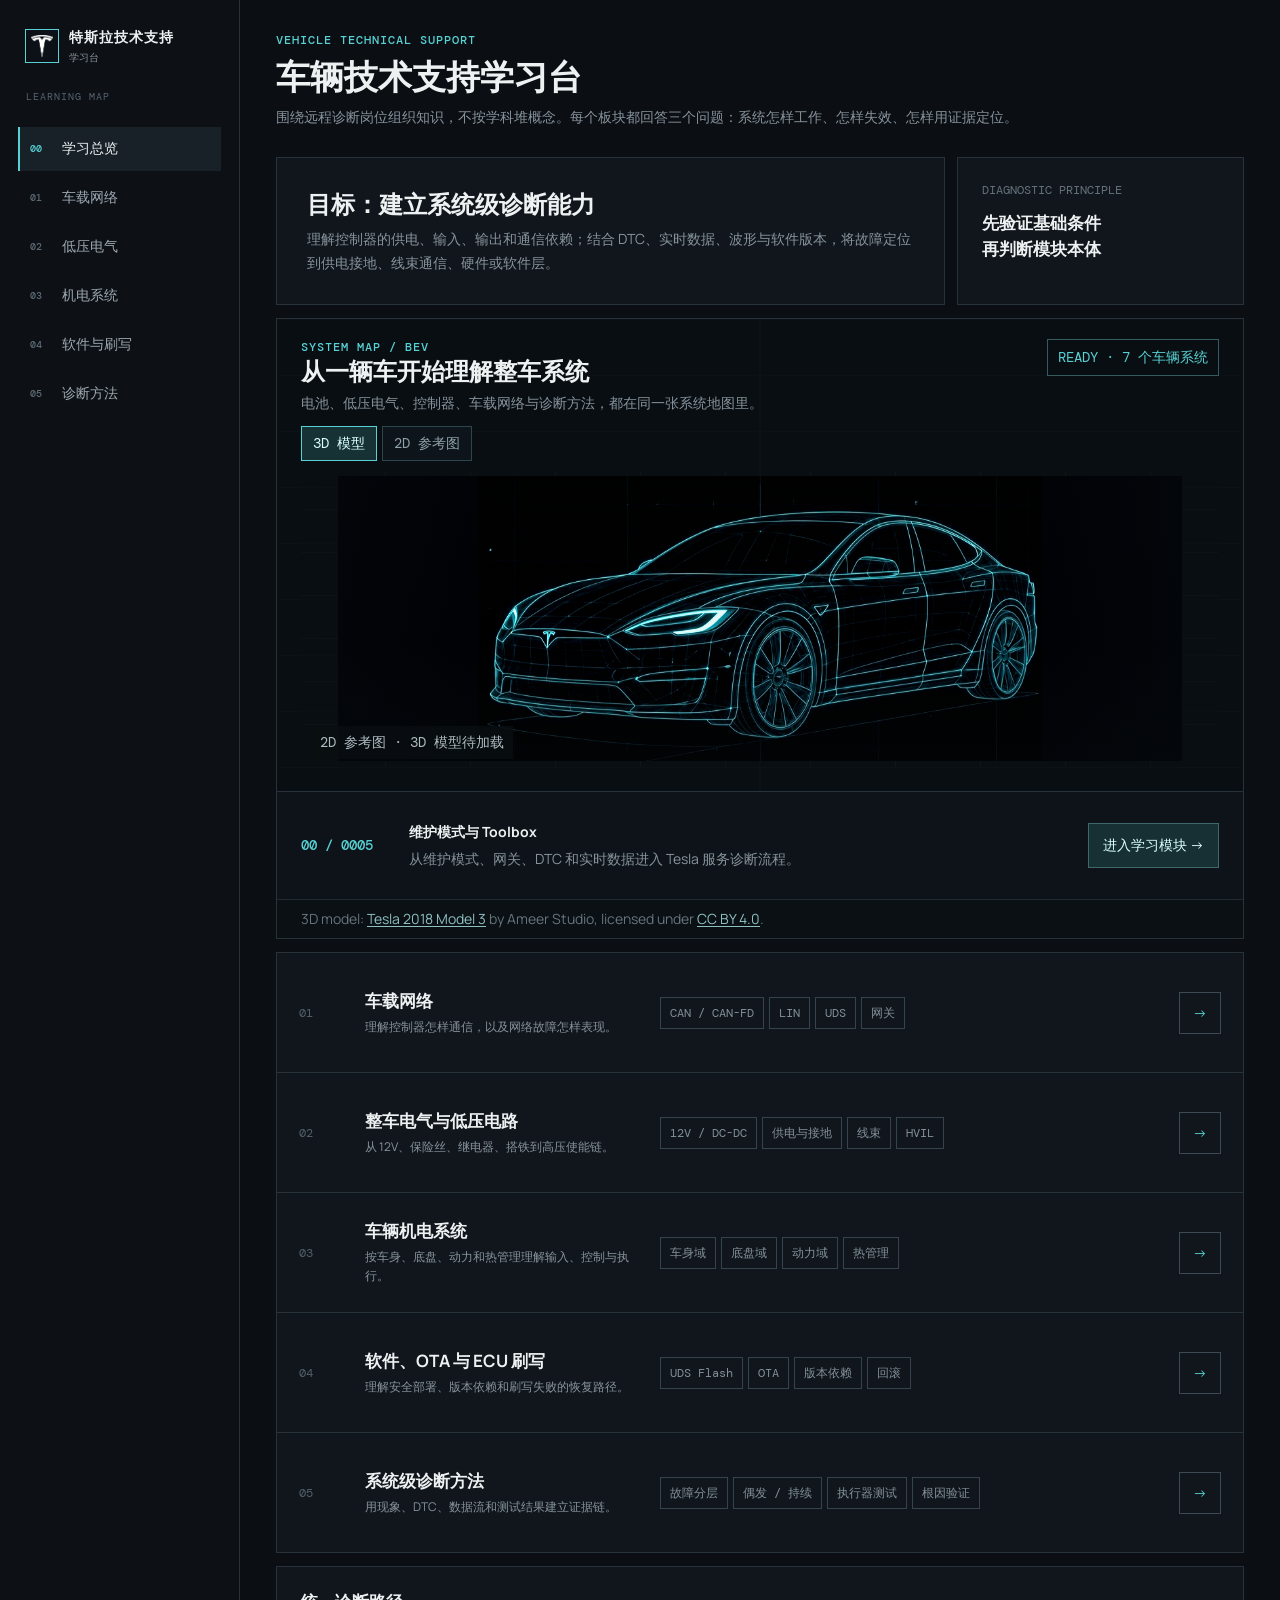
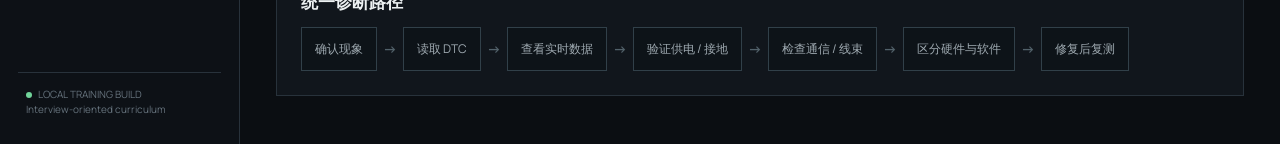
==== commit e957c2f2: "feat: add local Tesla 3D model experience" ====
--- a/index.html
+++ b/index.html
@@ -3,6 +3,7 @@
   <head>
     <meta charset="UTF-8" />
     <meta name="viewport" content="width=device-width,initial-scale=1" />
+    <link rel="icon" type="image/png" href="assets/tesla-logo-mark.png" />
     <title>特斯拉技术支持学习台</title>
     <link rel="preconnect" href="https://fonts.googleapis.com" />
     <link rel="preconnect" href="https://fonts.gstatic.com" crossorigin />
@@ -126,7 +127,7 @@
         inset: 0;
         background: linear-gradient(90deg, transparent 49.9%, #1b272d 50%, transparent 50.1%), linear-gradient(#111b20 1px, transparent 1px);
         background-size: 100% 100%, 100% 56px;
-        opacity: 0.45;
+        opacity: 0.28;
         content: "";
       }
       .vehicle-overview-head {
@@ -163,17 +164,20 @@
         min-height: 330px;
         padding: 10px 24px 24px;
       }
+      .vehicle-view-tabs { position: relative; z-index: 3; display: flex; gap: 5px; padding: 12px 24px 0; }
+      .vehicle-view-tab { border: 1px solid #2d454c; background: #0d151a; color: #8fa2a9; padding: 7px 11px; font: 9px "DM Mono"; cursor: pointer; }
+      .vehicle-view-tab.active { border-color: var(--cyan); background: #173235; color: #d9ffff; }
       .vehicle-visual::before {
         position: absolute;
         inset: 10px 24px 24px;
-        background: repeating-linear-gradient(90deg, transparent 0, transparent 84px, rgba(88, 209, 212, 0.08) 85px), repeating-linear-gradient(0deg, transparent 0, transparent 42px, rgba(88, 209, 212, 0.07) 43px);
+        background: repeating-linear-gradient(90deg, transparent 0, transparent 84px, rgba(88, 209, 212, 0.1) 85px), repeating-linear-gradient(0deg, transparent 0, transparent 42px, rgba(88, 209, 212, 0.08) 43px);
         pointer-events: none;
         content: "";
       }
       .vehicle-visual::after {
         position: absolute;
         inset: 10px 24px 24px;
-        background: linear-gradient(90deg, rgba(9, 14, 18, 0.72), transparent 22%, transparent 78%, rgba(9, 14, 18, 0.76)), linear-gradient(0deg, rgba(9, 14, 18, 0.58), transparent 42%, rgba(9, 14, 18, 0.24));
+        background: linear-gradient(90deg, rgba(9, 14, 18, 0.28), transparent 18%, transparent 82%, rgba(9, 14, 18, 0.34)), linear-gradient(0deg, rgba(9, 14, 18, 0.24), transparent 42%, rgba(9, 14, 18, 0.08));
         pointer-events: none;
         content: "";
       }
@@ -187,12 +191,96 @@
         display: block;
         width: min(920px, 92%);
         height: 285px;
-        object-fit: cover;
-        object-position: center 58%;
-        filter: brightness(0.58) saturate(0.86) contrast(1.2);
-        opacity: 0.88;
-        border: 1px solid rgba(88, 209, 212, 0.45);
-        box-shadow: 0 0 0 1px rgba(88, 209, 212, 0.08), 0 20px 48px rgba(0, 0, 0, 0.36);
+        object-fit: contain;
+        object-position: center;
+        background: #05090d;
+        filter: brightness(1.22) saturate(0.92) contrast(1.08);
+        opacity: 0.98;
+        border: 0;
+        box-shadow: none;
+      }
+      .vehicle-photo[hidden] { display: none; }
+      .vehicle-3d {
+        display: block;
+        width: min(920px, 92%);
+        height: 285px;
+        background: #05090d;
+        border: 0;
+        box-shadow: none;
+      }
+      .vehicle-3d[hidden] { display: none; }
+      .vehicle-3d-status { position: absolute; left: 34px; bottom: 32px; z-index: 2; padding: 7px 9px; background: rgba(9,14,18,.82); color: #aebbc0; font: 9px "DM Mono"; }
+      /* Legacy hotspot styles retained for compatibility with older saved layouts. */
+      .vehicle-hotspot {
+        position: absolute;
+        z-index: 3;
+        width: 34px;
+        height: 34px;
+        border: 1px solid var(--cyan);
+        background: rgba(8, 16, 20, 0.9);
+        color: var(--cyan);
+        cursor: pointer;
+        font: 500 11px "DM Mono";
+        box-shadow: 0 0 0 5px rgba(88, 209, 212, 0.08);
+      }
+      .vehicle-hotspot::after {
+        position: absolute;
+        inset: -8px;
+        border: 1px solid rgba(88, 209, 212, 0.22);
+        content: "";
+        animation: hotspotPulse 2.4s ease-out infinite;
+      }
+      .vehicle-hotspot:hover,
+      .vehicle-hotspot.active {
+        background: var(--cyan);
+        color: #071013;
+      }
+      .vehicle-hotspot[data-system="electrical"] { left: 36%; top: 52%; }
+      .vehicle-hotspot[data-system="battery"] { left: 47%; top: 70%; }
+      .vehicle-hotspot[data-system="thermal"] { left: 55%; top: 49%; }
+      .vehicle-hotspot[data-system="drive"] { left: 69%; top: 63%; }
+      .vehicle-hotspot[data-system="brake"] { left: 67%; top: 72%; }
+      .vehicle-hotspot[data-system="charge"] { left: 65%; top: 42%; }
+      .vehicle-hotspot[data-system="service"] { left: 49%; top: 31%; }
+      .vehicle-system-detail {
+        position: relative;
+        z-index: 2;
+        display: grid;
+        grid-template-columns: 90px minmax(0, 1fr) auto;
+        align-items: center;
+        gap: 18px;
+        min-height: 108px;
+        padding: 18px 24px;
+        border-top: 1px solid var(--line);
+        background: #0d1318;
+      }
+      .vehicle-system-code {
+        color: var(--cyan);
+        font: 500 18px "DM Mono";
+      }
+      .vehicle-system-copy strong {
+        display: block;
+        margin-bottom: 5px;
+        font-size: 17px;
+      }
+      .vehicle-system-copy p {
+        margin: 0;
+        color: var(--muted);
+        font-size: 14px;
+      }
+      .vehicle-system-link {
+        min-height: 42px;
+        padding: 10px 14px;
+        border: 1px solid #3f686b;
+        color: #d9ffff;
+        background: #173034;
+        font-size: 13px;
+      }
+      .model-credit { position: relative; z-index: 2; padding: 8px 24px; border-top: 1px solid #202a31; color: #66747d; background: #0a1014; font-size: 8px; }
+      .model-credit a { color: #8ebfc1; text-decoration: underline; text-underline-offset: 2px; }
+      @keyframes hotspotPulse {
+        from { opacity: 0.8; transform: scale(0.7); }
+        to { opacity: 0; transform: scale(1.35); }
       }
       .vehicle-visual .car-shell { fill: #121c22; stroke: #58d1d4; stroke-width: 2; }
       .vehicle-visual .car-window { fill: #1c3036; stroke: #71868c; stroke-width: 1.5; }
@@ -234,15 +322,33 @@
           min-height: 340px;
           padding: 0 6px 18px;
         }
+        .vehicle-view-tabs { padding: 12px 12px 0; }
         .vehicle-visual svg {
           width: 145%;
           max-width: none;
         }
         .vehicle-photo {
-          width: 112%;
+          width: 100%;
           height: 245px;
-          object-position: center 58%;
-        }
+          object-fit: contain;
+          object-position: center;
+        }
+        .vehicle-3d { width: 100%; height: 245px; }
+        .vehicle-3d-status { left: 12px; bottom: 22px; }
+        .vehicle-hotspot { width: 30px; height: 30px; }
+        .vehicle-hotspot[data-system="electrical"] { left: 27%; top: 51%; }
+        .vehicle-hotspot[data-system="battery"] { left: 43%; top: 69%; }
+        .vehicle-hotspot[data-system="thermal"] { left: 52%; top: 48%; }
+        .vehicle-hotspot[data-system="drive"] { left: 73%; top: 62%; }
+        .vehicle-hotspot[data-system="brake"] { left: 68%; top: 71%; }
+        .vehicle-hotspot[data-system="charge"] { left: 68%; top: 41%; }
+        .vehicle-hotspot[data-system="service"] { left: 46%; top: 30%; }
+        .vehicle-system-detail {
+          grid-template-columns: 68px minmax(0, 1fr);
+          padding: 16px;
+        }
+        .vehicle-system-link { grid-column: 1 / -1; text-align: center; }
+        .model-credit { padding: 8px 16px; line-height: 1.5; }
       }
     </style>
     <link rel="stylesheet" href="readable.css" />
@@ -297,10 +403,16 @@
               <h2 id="vehicleOverviewTitle">从一辆车开始理解整车系统</h2>
               <p>电池、低压电气、控制器、车载网络与诊断方法，都在同一张系统地图里。</p>
             </div>
-            <span class="vehicle-overview-status">READY · 5 个学习域</span>
+            <span class="vehicle-overview-status">READY · 7 个车辆系统</span>
+          </div>
+          <div class="vehicle-view-tabs" role="tablist" aria-label="车辆视觉模式">
+            <button class="vehicle-view-tab active" type="button" role="tab" aria-selected="true" data-view="3d">3D 模型</button>
+            <button class="vehicle-view-tab" type="button" role="tab" aria-selected="false" data-view="2d">2D 参考图</button>
           </div>
           <div class="vehicle-visual">
-            <img class="vehicle-photo" src="assets/tesla-model-3-reference.png" alt="Tesla Model 3 红色侧前方外观参考图" />
+            <img class="vehicle-photo" src="assets/tesla-home-technical.jpg" alt="特斯拉轿车线框技术示意图，展示车身轮廓、灯组、车轮和外部标记点" />
+            <canvas class="vehicle-3d" id="vehicle3d" aria-label="可旋转的 Tesla Model 3 三维模型" hidden></canvas>
+            <span class="vehicle-3d-status" id="vehicle3dStatus">2D 参考图 · 3D 模型待加载</span>
             <svg viewBox="0 0 900 320" role="img" aria-label="纯电动汽车系统总览：电池包、逆变器与电机、12V低压、CAN网关和诊断方法">
               <path class="car-line" d="M150 80 H55 V125 M750 80 H845 V125 M150 245 H55 V205 M750 245 H845 V205" />
               <path class="car-line" d="M390 58 V22 H300 M510 58 V22 H600" />
@@ -326,6 +438,15 @@
               <text x="578" y="18" class="car-label">软件与 OTA</text><text x="578" y="37" class="car-label-sub">UDS · 版本 · 安全部署</text>
             </svg>
           </div>
+          <div class="vehicle-system-detail" aria-live="polite">
+            <span class="vehicle-system-code" id="vehicleSystemCode">00 / 0005</span>
+            <div class="vehicle-system-copy">
+              <strong id="vehicleSystemName">维护模式与 Toolbox</strong>
+              <p id="vehicleSystemDesc">从维护模式、网关、DTC 和实时数据进入 Tesla 服务诊断流程。</p>
+            </div>
+            <a class="vehicle-system-link" id="vehicleSystemLink" href="software.html">进入学习模块 →</a>
+          </div>
+          <div class="model-credit">3D model: <a href="https://sketchfab.com/3d-models/tesla-2018-model-3-5ef9b845aaf44203b6d04e2c677e444f" target="_blank" rel="noopener">Tesla 2018 Model 3</a> by Ameer Studio, licensed under <a href="https://creativecommons.org/licenses/by/4.0/" target="_blank" rel="noopener">CC BY 4.0</a>.</div>
         </section>
         <section class="modules">
           <a class="module" href="network.html"
@@ -399,5 +520,119 @@
         </section>
       </main>
     </div>
+    <script type="module">
+      import * as THREE from "./assets/vendor/three/three.module.js";
+      import { GLTFLoader } from "./assets/vendor/three/GLTFLoader.js";
+      import { OrbitControls } from "./assets/vendor/three/OrbitControls.js";
+
+      const canvas = document.getElementById("vehicle3d");
+      const photo = document.querySelector(".vehicle-photo");
+      const status = document.getElementById("vehicle3dStatus");
+      const viewTabs = document.querySelectorAll(".vehicle-view-tab");
+      let modelLoaded = false;
+      function selectVehicleView(view) {
+        viewTabs.forEach((tab) => { const active = tab.dataset.view === view; tab.classList.toggle("active", active); tab.setAttribute("aria-selected", String(active)); });
+        const show3d = view === "3d" && modelLoaded;
+        canvas.hidden = !show3d;
+        photo.hidden = show3d;
+        status.hidden = view !== "3d";
+      }
+      viewTabs.forEach((tab) => tab.addEventListener("click", () => selectVehicleView(tab.dataset.view)));
+      const scene = new THREE.Scene();
+      scene.background = new THREE.Color(0x05090d);
+      scene.fog = new THREE.Fog(0x05090d, 8, 18);
+
+      const camera = new THREE.PerspectiveCamera(34, 1, 0.01, 100);
+      camera.position.set(6.6, 1.3, 5.8);
+      const renderer = new THREE.WebGLRenderer({ canvas, antialias: true, powerPreference: "high-performance" });
+      renderer.setPixelRatio(Math.min(window.devicePixelRatio || 1, 2));
+      renderer.outputColorSpace = THREE.SRGBColorSpace;
+      renderer.toneMapping = THREE.ACESFilmicToneMapping;
+      renderer.toneMappingExposure = 1.15;
+      renderer.shadowMap.enabled = true;
+      renderer.shadowMap.type = THREE.PCFSoftShadowMap;
+
+      const controls = new OrbitControls(camera, canvas);
+      controls.enableDamping = true;
+      controls.enablePan = false;
+      controls.minDistance = 4;
+      controls.maxDistance = 13;
+      controls.maxPolarAngle = Math.PI * 0.49;
+      controls.target.set(0, 0.72, 0);
+
+      scene.add(new THREE.HemisphereLight(0xb9f7f4, 0x101418, 2.1));
+      const keyLight = new THREE.DirectionalLight(0xffffff, 3.2);
+      keyLight.position.set(4, 7, 5);
+      keyLight.castShadow = true;
+      scene.add(keyLight);
+      const rimLight = new THREE.DirectionalLight(0x58d1d4, 3.4);
+      rimLight.position.set(-5, 3, -4);
+      scene.add(rimLight);
+      const floor = new THREE.Mesh(
+        new THREE.PlaneGeometry(30, 30),
+        new THREE.MeshStandardMaterial({ color: 0x080d10, roughness: 0.9, metalness: 0.08 })
+      );
+      floor.rotation.x = -Math.PI / 2;
+      floor.receiveShadow = true;
+      scene.add(floor);
+      const grid = new THREE.GridHelper(30, 30, 0x2e6e70, 0x183438);
+      grid.position.y = 0.002;
+      scene.add(grid);
+
+      function resizeVehicle3d() {
+        const width = canvas.clientWidth;
+        const height = canvas.clientHeight;
+        if (!width || !height) return;
+        renderer.setSize(width, height, false);
+        camera.aspect = width / height;
+        camera.updateProjectionMatrix();
+      }
+
+      new GLTFLoader().load(
+        "./assets/models/tesla.glb",
+        (gltf) => {
+          const model = gltf.scene;
+          const box = new THREE.Box3().setFromObject(model);
+          const size = box.getSize(new THREE.Vector3());
+          const center = box.getCenter(new THREE.Vector3());
+          const scale = 8.0 / Math.max(size.x, size.y, size.z);
+          model.scale.setScalar(scale);
+          model.rotation.y = Math.PI;
+          model.position.set(-center.x * scale, -box.min.y * scale, -center.z * scale);
+          model.traverse((object) => {
+            if (!object.isMesh) return;
+            object.castShadow = true;
+            object.receiveShadow = true;
+          });
+          scene.add(model);
+          modelLoaded = true;
+          selectVehicleView("3d");
+          status.textContent = "拖动旋转 · 滚轮缩放";
+          resizeVehicle3d();
+        },
+        undefined,
+        () => { status.textContent = "2D 参考图 · 3D 模型待加载"; }
+      );
+
+      const observer = new ResizeObserver(resizeVehicle3d);
+      observer.observe(canvas.parentElement);
+      function renderVehicle3d() {
+        controls.update();
+        renderer.render(scene, camera);
+        requestAnimationFrame(renderVehicle3d);
+      }
+      renderVehicle3d();
+    </script>
+    <script>
+      const vehicleSystems = {
+        service: { code: "00 / 0005", name: "维护模式与 Toolbox", desc: "从维护模式、网关、DTC 和实时数据进入 Tesla 服务诊断流程。", href: "software.html" },
+        battery: { code: "16 / BATTERY", name: "高压电池系统", desc: "理解电池总成、冷却、电气部件、BMS 与高压接触器之间的依赖。", href: "circuits.html#hvTopology" },
+        electrical: { code: "17 / LV", name: "低压电气与 ECU", desc: "沿低压电池、保险丝、线束、搭铁和控制模块建立测量证据链。", href: "circuits.html" },
+        thermal: { code: "18 / THERMAL", name: "温度管理", desc: "把 HVAC、制冷剂、冷却液和热管理执行器作为一个耦合系统理解。", href: "systems.html" },
+        brake: { code: "33 / BRAKE", name: "制动与稳定控制", desc: "区分机械制动、液压回路、助力器、ABS 和控制信号故障。", href: "systems.html" },
+        drive: { code: "39 / 40", name: "前后驱动系统", desc: "从扭矩请求、逆变器、驱动电机和反馈信号理解动力执行链。", href: "systems.html" },
+        charge: { code: "44 / 50", name: "高压与充电", desc: "观察高压测试、线束、充电入口、OBC 与电池之间的能量路径。", href: "circuits.html#hvTopology" },
+      };
+    </script>
   </body>
 </html>
--- a/readable.css
+++ b/readable.css
@@ -189,6 +189,34 @@
   padding: 10px 13px !important;
   font-size: var(--ui-meta) !important;
   line-height: 1.35;
+}
+
+/* Firmware flow controls: keep native buttons inside the dark lab theme. */
+.flash-controls {
+  display: flex;
+  align-items: center;
+  gap: 8px;
+  flex-wrap: wrap;
+  margin-bottom: 16px;
+}
+.flash-controls button {
+  min-width: 76px;
+  border: 1px solid var(--line) !important;
+  background: #0d1318 !important;
+  color: #b8c3c8 !important;
+  cursor: pointer;
+  transition: border-color 160ms ease, background 160ms ease, color 160ms ease;
+}
+.flash-controls button:hover,
+.flash-controls button:focus-visible {
+  border-color: var(--cyan) !important;
+  color: var(--text) !important;
+  outline: none;
+}
+.flash-controls button.active {
+  border-color: #47777a !important;
+  background: #173034 !important;
+  color: #d7ffff !important;
 }
 
 .icon-btn,
